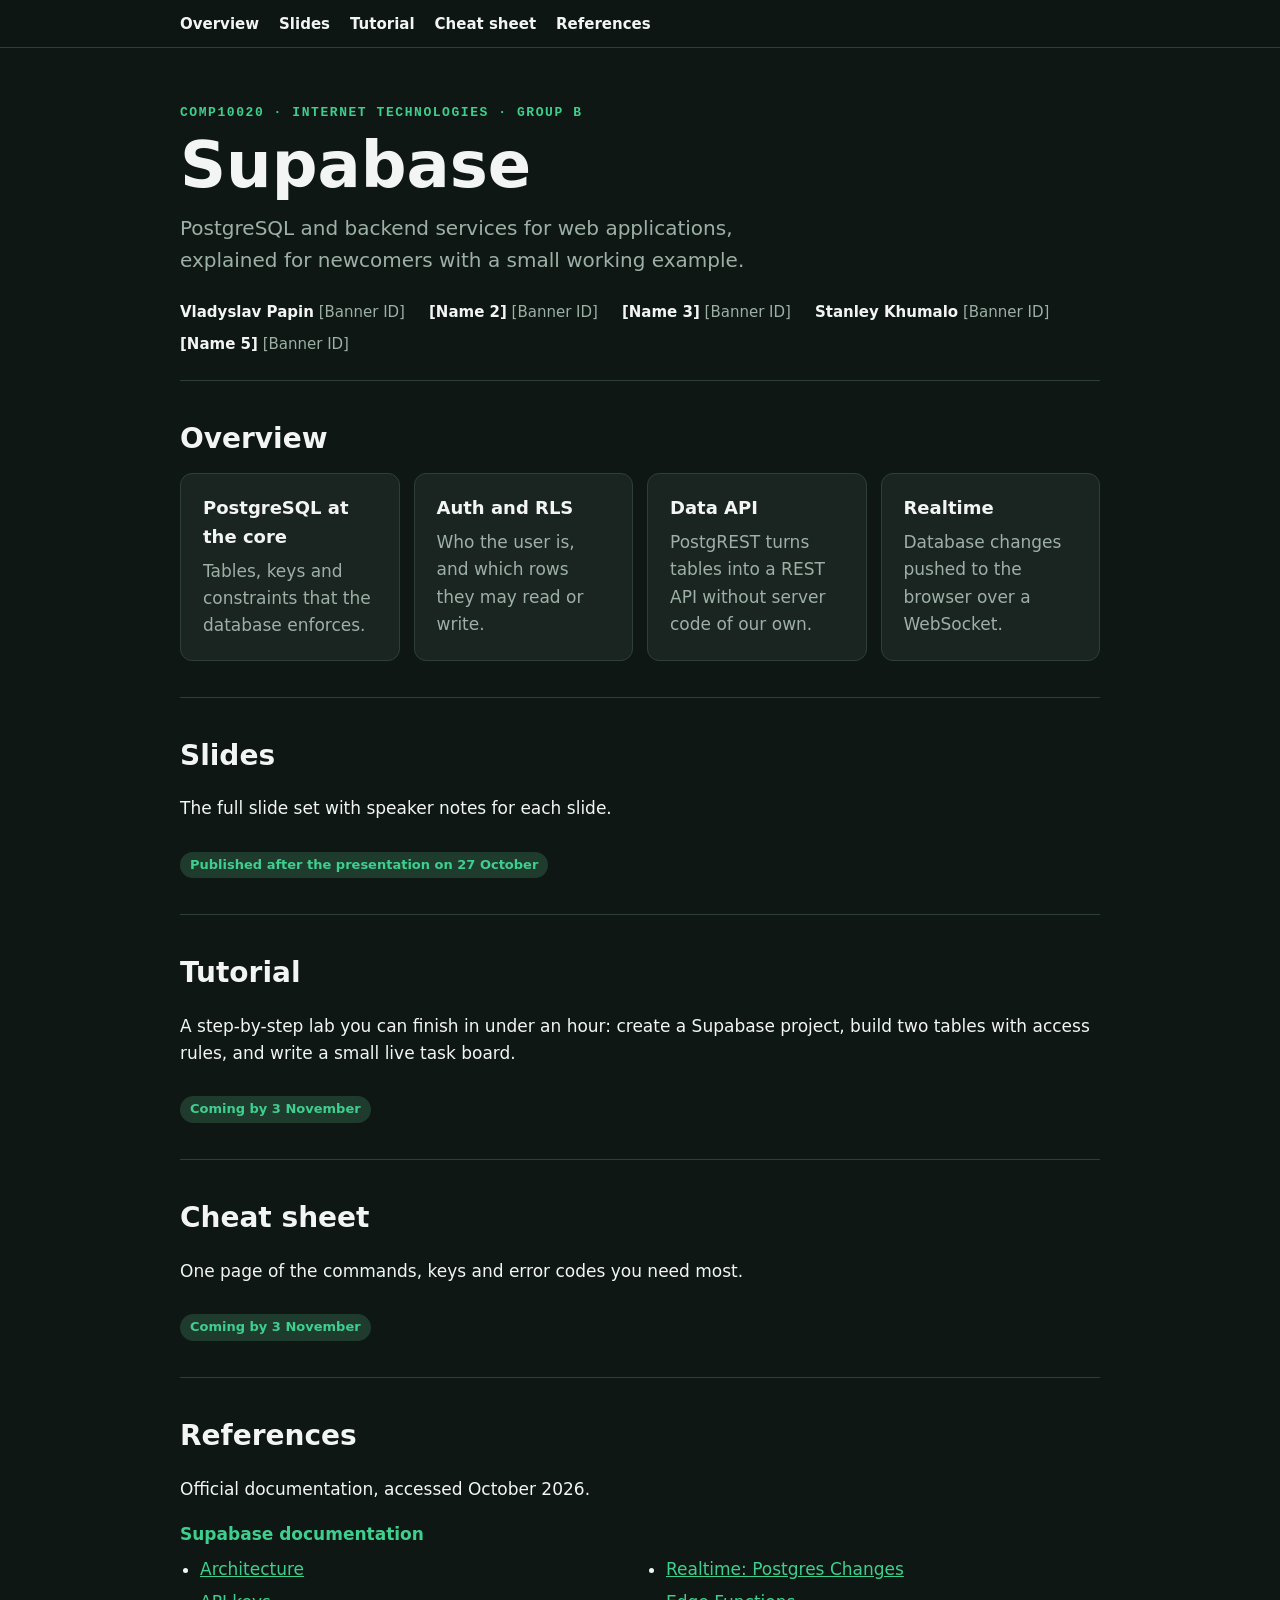
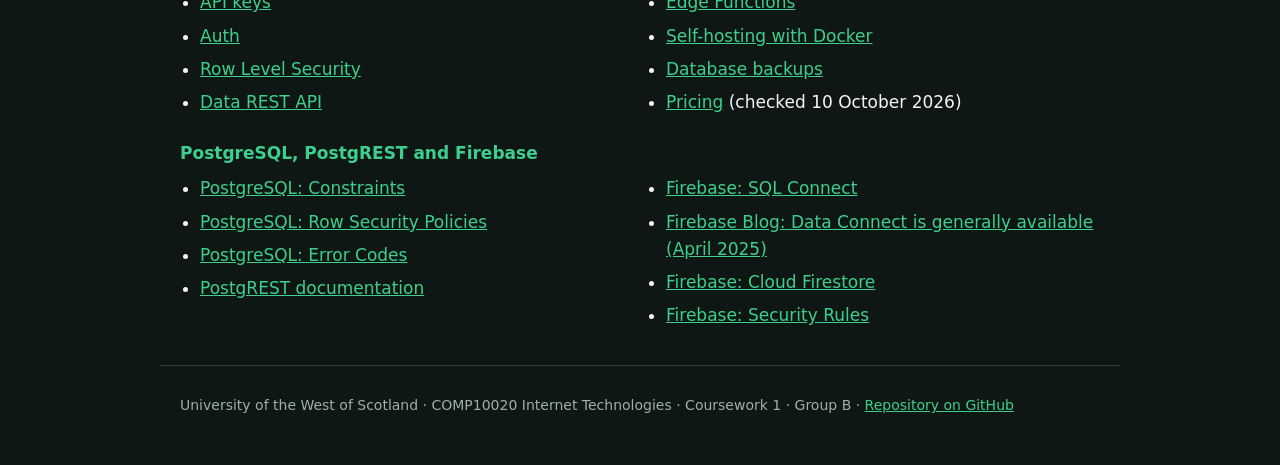
==== index.html @ dcddf688 "Add files via upload" ====
<!doctype html>
<html lang="en-GB">
<head>
<meta charset="utf-8">
<meta name="viewport" content="width=device-width, initial-scale=1">
<title>Supabase · Group B · COMP10020</title>
<meta name="description" content="Supabase explained for newcomers: slides, tutorial, cheat sheet and references. COMP10020 Internet Technologies, Group B.">
<style>
  :root {
    --bg: #0F1714; --surface: #1A2420; --text: #F2F5F3; --muted: #9DB0A7;
    --green: #3ECF8E; --border: #2E3F38; --green-dim: #1E3B2E;
  }
  * { box-sizing: border-box; }
  html { scroll-behavior: smooth; }
  body {
    margin: 0; background: var(--bg); color: var(--text);
    font: 17px/1.6 system-ui, -apple-system, "Segoe UI", Roboto, Arial, sans-serif;
  }
  a { color: var(--green); }
  header, main, footer { max-width: 960px; margin: 0 auto; padding: 0 20px; }
  nav {
    position: sticky; top: 0; z-index: 1; background: rgba(15, 23, 20, 0.92);
    border-bottom: 1px solid var(--border); backdrop-filter: blur(6px);
  }
  nav ul { max-width: 960px; margin: 0 auto; padding: 10px 20px; list-style: none; display: flex; gap: 20px; flex-wrap: wrap; }
  nav a { color: var(--text); text-decoration: none; font-weight: 600; font-size: 15px; }
  nav a:hover { color: var(--green); }
  header { padding-top: 56px; padding-bottom: 24px; }
  .eyebrow { font: 600 13px/1.4 ui-monospace, "Courier New", monospace; letter-spacing: 0.12em; color: var(--green); text-transform: uppercase; }
  h1 { font-size: clamp(40px, 8vw, 64px); line-height: 1.05; margin: 10px 0 12px; }
  .lead { font-size: 20px; color: var(--muted); max-width: 640px; margin: 0; }
  .team { display: flex; flex-wrap: wrap; gap: 8px 24px; margin-top: 24px; color: var(--muted); font-size: 15px; }
  .team b { color: var(--text); }
  section { padding: 36px 0; border-top: 1px solid var(--border); }
  h2 { font-size: 28px; margin: 0 0 12px; }
  .card { background: var(--surface); border: 1px solid var(--border); border-radius: 12px; padding: 20px 22px; }
  .grid { display: grid; grid-template-columns: repeat(auto-fit, minmax(200px, 1fr)); gap: 14px; }
  .card h3 { margin: 0 0 6px; font-size: 18px; }
  .card p { margin: 0; color: var(--muted); }
  .status {
    display: inline-block; margin-top: 12px; padding: 3px 10px; border-radius: 999px;
    background: var(--green-dim); color: var(--green); font-size: 13px; font-weight: 600;
  }
  .refs { columns: 2 280px; column-gap: 32px; padding-left: 20px; margin: 8px 0 0; }
  .refs li { break-inside: avoid; margin-bottom: 6px; }
  .refs-head { margin: 18px 0 0; font-weight: 700; color: var(--green); }
  footer { padding: 28px 20px 48px; color: var(--muted); font-size: 14px; border-top: 1px solid var(--border); }
</style>
</head>
<body>
<nav aria-label="Sections">
  <ul>
    <li><a href="#overview">Overview</a></li>
    <li><a href="#slides">Slides</a></li>
    <li><a href="#tutorial">Tutorial</a></li>
    <li><a href="#cheatsheet">Cheat sheet</a></li>
    <li><a href="#references">References</a></li>
  </ul>
</nav>

<header>
  <div class="eyebrow">COMP10020 · Internet Technologies · Group B</div>
  <h1>Supabase</h1>
  <p class="lead">PostgreSQL and backend services for web applications, explained for newcomers with a small working example.</p>
  <div class="team">
    <span><b>Vladyslav Papin</b> [Banner ID]</span>
    <span><b>[Name 2]</b> [Banner ID]</span>
    <span><b>[Name 3]</b> [Banner ID]</span>
    <span><b>Stanley Khumalo</b> [Banner ID]</span>
    <span><b>[Name 5]</b> [Banner ID]</span>
  </div>
</header>

<main>
  <section id="overview">
    <h2>Overview</h2>
    <div class="grid">
      <div class="card"><h3>PostgreSQL at the core</h3><p>Tables, keys and constraints that the database enforces.</p></div>
      <div class="card"><h3>Auth and RLS</h3><p>Who the user is, and which rows they may read or write.</p></div>
      <div class="card"><h3>Data API</h3><p>PostgREST turns tables into a REST API without server code of our own.</p></div>
      <div class="card"><h3>Realtime</h3><p>Database changes pushed to the browser over a WebSocket.</p></div>
    </div>
  </section>

  <section id="slides">
    <h2>Slides</h2>
    <p>The full slide set with speaker notes for each slide.</p>
    <span class="status">Published after the presentation on 27 October</span>
  </section>

  <section id="tutorial">
    <h2>Tutorial</h2>
    <p>A step-by-step lab you can finish in under an hour: create a Supabase project, build two tables with access rules, and write a small live task board.</p>
    <span class="status">Coming by 3 November</span>
  </section>

  <section id="cheatsheet">
    <h2>Cheat sheet</h2>
    <p>One page of the commands, keys and error codes you need most.</p>
    <span class="status">Coming by 3 November</span>
  </section>

  <section id="references">
    <h2>References</h2>
    <p>Official documentation, accessed October 2026.</p>
    <p class="refs-head">Supabase documentation</p>
    <ul class="refs">
      <li><a href="https://supabase.com/docs/guides/getting-started/architecture">Architecture</a></li>
      <li><a href="https://supabase.com/docs/guides/getting-started/api-keys">API keys</a></li>
      <li><a href="https://supabase.com/docs/guides/auth">Auth</a></li>
      <li><a href="https://supabase.com/docs/guides/database/postgres/row-level-security">Row Level Security</a></li>
      <li><a href="https://supabase.com/docs/guides/api">Data REST API</a></li>
      <li><a href="https://supabase.com/docs/guides/realtime/postgres-changes">Realtime: Postgres Changes</a></li>
      <li><a href="https://supabase.com/docs/guides/functions">Edge Functions</a></li>
      <li><a href="https://supabase.com/docs/guides/self-hosting/docker">Self-hosting with Docker</a></li>
      <li><a href="https://supabase.com/docs/guides/platform/backups">Database backups</a></li>
      <li><a href="https://supabase.com/pricing">Pricing</a> (checked 10 October 2026)</li>
    </ul>
    <p class="refs-head">PostgreSQL, PostgREST and Firebase</p>
    <ul class="refs">
      <li><a href="https://www.postgresql.org/docs/current/ddl-constraints.html">PostgreSQL: Constraints</a></li>
      <li><a href="https://www.postgresql.org/docs/current/ddl-rowsecurity.html">PostgreSQL: Row Security Policies</a></li>
      <li><a href="https://www.postgresql.org/docs/current/errcodes-appendix.html">PostgreSQL: Error Codes</a></li>
      <li><a href="https://docs.postgrest.org/">PostgREST documentation</a></li>
      <li><a href="https://firebase.google.com/docs/sql-connect">Firebase: SQL Connect</a></li>
      <li><a href="https://firebase.blog/posts/2025/04/dataconnect-general-availability/">Firebase Blog: Data Connect is generally available (April 2025)</a></li>
      <li><a href="https://firebase.google.com/docs/firestore">Firebase: Cloud Firestore</a></li>
      <li><a href="https://firebase.google.com/docs/rules">Firebase: Security Rules</a></li>
    </ul>
  </section>
</main>

<footer>
  University of the West of Scotland · COMP10020 Internet Technologies · Coursework 1 · Group B ·
  <a href="https://github.com/PapinVlad/supabase-site">Repository on GitHub</a>
</footer>
</body>
</html>
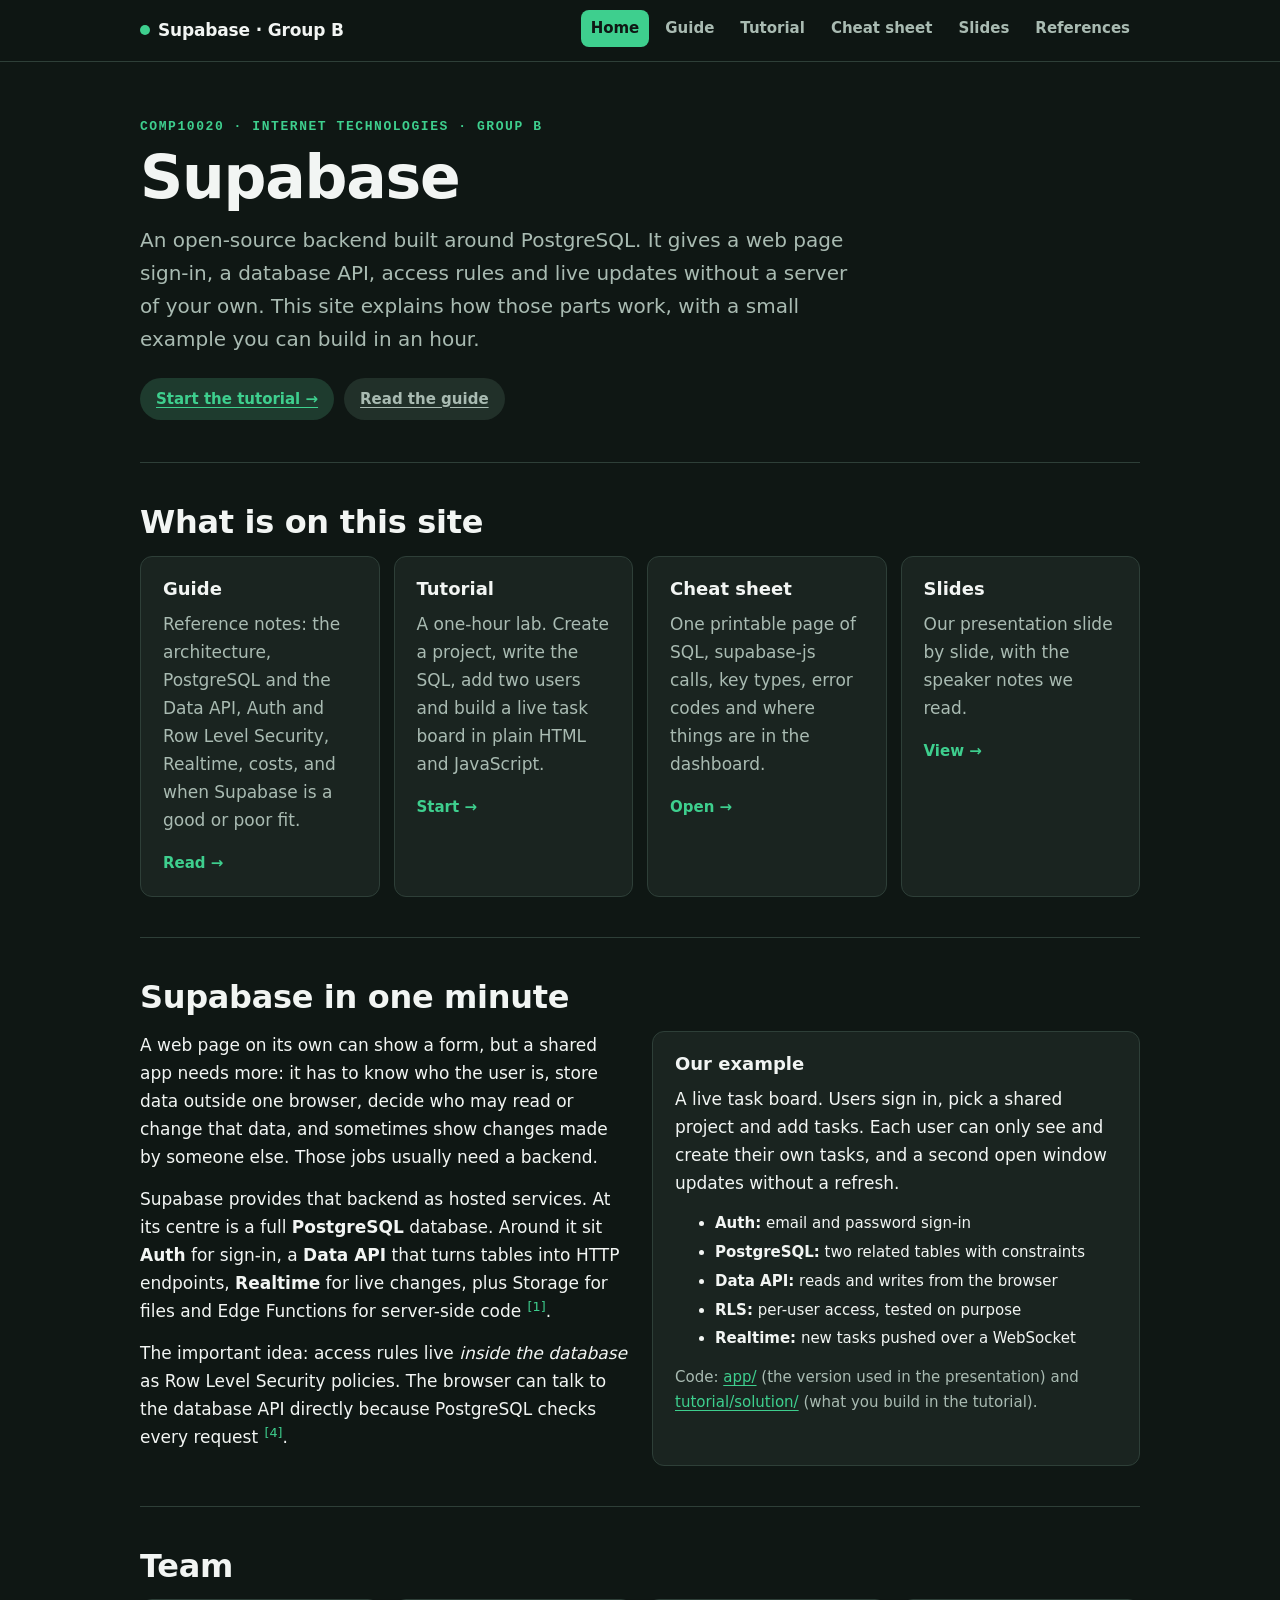
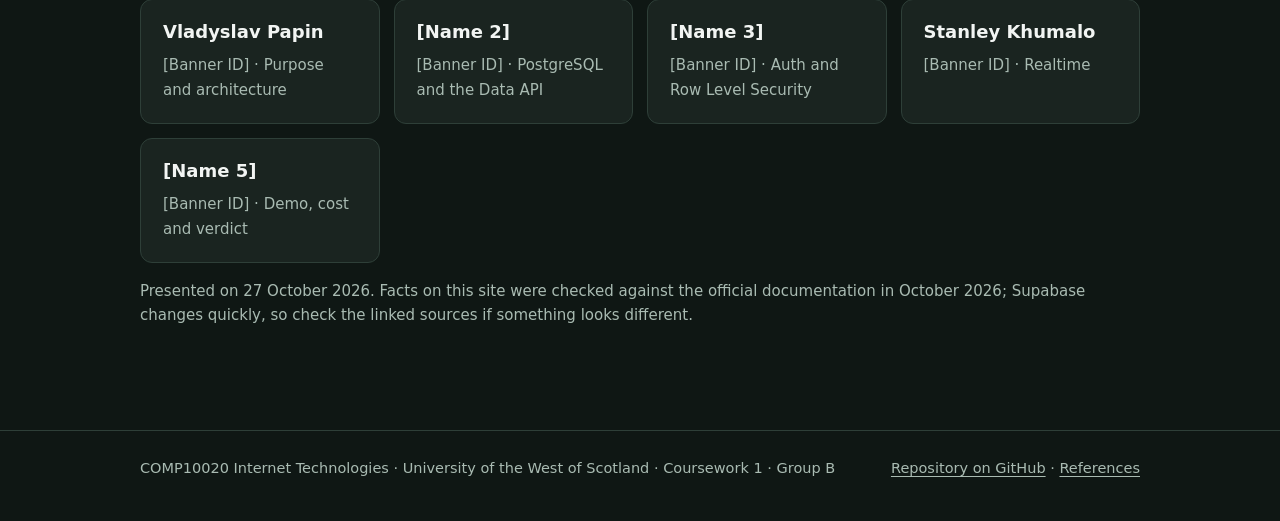
==== commit 9650eef4: "Add files via upload" ====
--- a/index.html
+++ b/index.html
@@ -4,135 +4,106 @@
 <meta charset="utf-8">
 <meta name="viewport" content="width=device-width, initial-scale=1">
 <title>Supabase · Group B · COMP10020</title>
-<meta name="description" content="Supabase explained for newcomers: slides, tutorial, cheat sheet and references. COMP10020 Internet Technologies, Group B.">
-<style>
-  :root {
-    --bg: #0F1714; --surface: #1A2420; --text: #F2F5F3; --muted: #9DB0A7;
-    --green: #3ECF8E; --border: #2E3F38; --green-dim: #1E3B2E;
-  }
-  * { box-sizing: border-box; }
-  html { scroll-behavior: smooth; }
-  body {
-    margin: 0; background: var(--bg); color: var(--text);
-    font: 17px/1.6 system-ui, -apple-system, "Segoe UI", Roboto, Arial, sans-serif;
-  }
-  a { color: var(--green); }
-  header, main, footer { max-width: 960px; margin: 0 auto; padding: 0 20px; }
-  nav {
-    position: sticky; top: 0; z-index: 1; background: rgba(15, 23, 20, 0.92);
-    border-bottom: 1px solid var(--border); backdrop-filter: blur(6px);
-  }
-  nav ul { max-width: 960px; margin: 0 auto; padding: 10px 20px; list-style: none; display: flex; gap: 20px; flex-wrap: wrap; }
-  nav a { color: var(--text); text-decoration: none; font-weight: 600; font-size: 15px; }
-  nav a:hover { color: var(--green); }
-  header { padding-top: 56px; padding-bottom: 24px; }
-  .eyebrow { font: 600 13px/1.4 ui-monospace, "Courier New", monospace; letter-spacing: 0.12em; color: var(--green); text-transform: uppercase; }
-  h1 { font-size: clamp(40px, 8vw, 64px); line-height: 1.05; margin: 10px 0 12px; }
-  .lead { font-size: 20px; color: var(--muted); max-width: 640px; margin: 0; }
-  .team { display: flex; flex-wrap: wrap; gap: 8px 24px; margin-top: 24px; color: var(--muted); font-size: 15px; }
-  .team b { color: var(--text); }
-  section { padding: 36px 0; border-top: 1px solid var(--border); }
-  h2 { font-size: 28px; margin: 0 0 12px; }
-  .card { background: var(--surface); border: 1px solid var(--border); border-radius: 12px; padding: 20px 22px; }
-  .grid { display: grid; grid-template-columns: repeat(auto-fit, minmax(200px, 1fr)); gap: 14px; }
-  .card h3 { margin: 0 0 6px; font-size: 18px; }
-  .card p { margin: 0; color: var(--muted); }
-  .status {
-    display: inline-block; margin-top: 12px; padding: 3px 10px; border-radius: 999px;
-    background: var(--green-dim); color: var(--green); font-size: 13px; font-weight: 600;
-  }
-  .refs { columns: 2 280px; column-gap: 32px; padding-left: 20px; margin: 8px 0 0; }
-  .refs li { break-inside: avoid; margin-bottom: 6px; }
-  .refs-head { margin: 18px 0 0; font-weight: 700; color: var(--green); }
-  footer { padding: 28px 20px 48px; color: var(--muted); font-size: 14px; border-top: 1px solid var(--border); }
-</style>
+<meta name="description" content="Supabase explained for newcomers: what it is, how its parts work together, a one-hour tutorial, a cheat sheet and our slides.">
+<link rel="stylesheet" href="assets/style.css">
+<link rel="icon" href="data:image/svg+xml,%3Csvg xmlns='http://www.w3.org/2000/svg' viewBox='0 0 32 32'%3E%3Crect width='32' height='32' rx='8' fill='%230F1714'/%3E%3Ccircle cx='16' cy='16' r='7' fill='%233ECF8E'/%3E%3C/svg%3E">
+
 </head>
 <body>
-<nav aria-label="Sections">
-  <ul>
-    <li><a href="#overview">Overview</a></li>
-    <li><a href="#slides">Slides</a></li>
-    <li><a href="#tutorial">Tutorial</a></li>
-    <li><a href="#cheatsheet">Cheat sheet</a></li>
-    <li><a href="#references">References</a></li>
-  </ul>
-</nav>
-
-<header>
-  <div class="eyebrow">COMP10020 · Internet Technologies · Group B</div>
-  <h1>Supabase</h1>
-  <p class="lead">PostgreSQL and backend services for web applications, explained for newcomers with a small working example.</p>
-  <div class="team">
-    <span><b>Vladyslav Papin</b> [Banner ID]</span>
-    <span><b>[Name 2]</b> [Banner ID]</span>
-    <span><b>[Name 3]</b> [Banner ID]</span>
-    <span><b>Stanley Khumalo</b> [Banner ID]</span>
-    <span><b>[Name 5]</b> [Banner ID]</span>
+<a class="skip" href="#content">Skip to content</a>
+<header class="site-header">
+  <div class="inner">
+    <a class="brand" href="index.html"><span class="dot" aria-hidden="true"></span>Supabase · Group B</a>
+    <nav class="site-nav" aria-label="Main">
+      <ul>
+        <li><a href="index.html" aria-current="page">Home</a></li>
+        <li><a href="guide.html">Guide</a></li>
+        <li><a href="tutorial.html">Tutorial</a></li>
+        <li><a href="cheatsheet.html">Cheat sheet</a></li>
+        <li><a href="slides.html">Slides</a></li>
+        <li><a href="references.html">References</a></li>
+      </ul>
+    </nav>
   </div>
 </header>
+<main id="content">
+<section class="hero">
+  <p class="eyebrow">COMP10020 · Internet Technologies · Group B</p>
+  <h1>Supabase</h1>
+  <p class="lead">An open-source backend built around PostgreSQL. It gives a web page sign-in, a database API, access rules and live updates without a server of your own. This site explains how those parts work, with a small example you can build in an hour.</p>
+  <p style="margin-top:22px; display:flex; gap:10px; flex-wrap:wrap">
+    <a class="pill" href="tutorial.html" style="padding:9px 16px; font-size:15px">Start the tutorial →</a>
+    <a class="pill grey" href="guide.html" style="padding:9px 16px; font-size:15px">Read the guide</a>
+  </p>
+</section>
 
-<main>
-  <section id="overview">
-    <h2>Overview</h2>
-    <div class="grid">
-      <div class="card"><h3>PostgreSQL at the core</h3><p>Tables, keys and constraints that the database enforces.</p></div>
-      <div class="card"><h3>Auth and RLS</h3><p>Who the user is, and which rows they may read or write.</p></div>
-      <div class="card"><h3>Data API</h3><p>PostgREST turns tables into a REST API without server code of our own.</p></div>
-      <div class="card"><h3>Realtime</h3><p>Database changes pushed to the browser over a WebSocket.</p></div>
+<section class="block">
+  <h2>What is on this site</h2>
+  <div class="grid">
+    <a class="card" href="guide.html">
+      <h3>Guide</h3>
+      <p class="muted">Reference notes: the architecture, PostgreSQL and the Data API, Auth and Row Level Security, Realtime, costs, and when Supabase is a good or poor fit.</p>
+      <span class="go">Read →</span>
+    </a>
+    <a class="card" href="tutorial.html">
+      <h3>Tutorial</h3>
+      <p class="muted">A one-hour lab. Create a project, write the SQL, add two users and build a live task board in plain HTML and JavaScript.</p>
+      <span class="go">Start →</span>
+    </a>
+    <a class="card" href="cheatsheet.html">
+      <h3>Cheat sheet</h3>
+      <p class="muted">One printable page of SQL, supabase-js calls, key types, error codes and where things are in the dashboard.</p>
+      <span class="go">Open →</span>
+    </a>
+    <a class="card" href="slides.html">
+      <h3>Slides</h3>
+      <p class="muted">Our presentation slide by slide, with the speaker notes we read.</p>
+      <span class="go">View →</span>
+    </a>
+  </div>
+</section>
+
+<section class="block">
+  <h2>Supabase in one minute</h2>
+  <div class="two-col">
+    <div>
+      <p>A web page on its own can show a form, but a shared app needs more: it has to know who the user is, store data outside one browser, decide who may read or change that data, and sometimes show changes made by someone else. Those jobs usually need a backend.</p>
+      <p>Supabase provides that backend as hosted services. At its centre is a full <strong>PostgreSQL</strong> database. Around it sit <strong>Auth</strong> for sign-in, a <strong>Data API</strong> that turns tables into HTTP endpoints, <strong>Realtime</strong> for live changes, plus Storage for files and Edge Functions for server-side code <a class="cite" href="references.html#r1">[1]</a>.</p>
+      <p>The important idea: access rules live <em>inside the database</em> as Row Level Security policies. The browser can talk to the database API directly because PostgreSQL checks every request <a class="cite" href="references.html#r4">[4]</a>.</p>
     </div>
-  </section>
+    <div class="card">
+      <h3>Our example</h3>
+      <p>A live task board. Users sign in, pick a shared project and add tasks. Each user can only see and create their own tasks, and a second open window updates without a refresh.</p>
+      <ul class="small">
+        <li><strong>Auth:</strong> email and password sign-in</li>
+        <li><strong>PostgreSQL:</strong> two related tables with constraints</li>
+        <li><strong>Data API:</strong> reads and writes from the browser</li>
+        <li><strong>RLS:</strong> per-user access, tested on purpose</li>
+        <li><strong>Realtime:</strong> new tasks pushed over a WebSocket</li>
+      </ul>
+      <p class="small muted">Code: <a href="https://github.com/PapinVlad/supabase-site/tree/main/app">app/</a> (the version used in the presentation) and <a href="https://github.com/PapinVlad/supabase-site/tree/main/tutorial/solution">tutorial/solution/</a> (what you build in the tutorial).</p>
+    </div>
+  </div>
+</section>
 
-  <section id="slides">
-    <h2>Slides</h2>
-    <p>The full slide set with speaker notes for each slide.</p>
-    <span class="status">Published after the presentation on 27 October</span>
-  </section>
-
-  <section id="tutorial">
-    <h2>Tutorial</h2>
-    <p>A step-by-step lab you can finish in under an hour: create a Supabase project, build two tables with access rules, and write a small live task board.</p>
-    <span class="status">Coming by 3 November</span>
-  </section>
-
-  <section id="cheatsheet">
-    <h2>Cheat sheet</h2>
-    <p>One page of the commands, keys and error codes you need most.</p>
-    <span class="status">Coming by 3 November</span>
-  </section>
-
-  <section id="references">
-    <h2>References</h2>
-    <p>Official documentation, accessed October 2026.</p>
-    <p class="refs-head">Supabase documentation</p>
-    <ul class="refs">
-      <li><a href="https://supabase.com/docs/guides/getting-started/architecture">Architecture</a></li>
-      <li><a href="https://supabase.com/docs/guides/getting-started/api-keys">API keys</a></li>
-      <li><a href="https://supabase.com/docs/guides/auth">Auth</a></li>
-      <li><a href="https://supabase.com/docs/guides/database/postgres/row-level-security">Row Level Security</a></li>
-      <li><a href="https://supabase.com/docs/guides/api">Data REST API</a></li>
-      <li><a href="https://supabase.com/docs/guides/realtime/postgres-changes">Realtime: Postgres Changes</a></li>
-      <li><a href="https://supabase.com/docs/guides/functions">Edge Functions</a></li>
-      <li><a href="https://supabase.com/docs/guides/self-hosting/docker">Self-hosting with Docker</a></li>
-      <li><a href="https://supabase.com/docs/guides/platform/backups">Database backups</a></li>
-      <li><a href="https://supabase.com/pricing">Pricing</a> (checked 10 October 2026)</li>
-    </ul>
-    <p class="refs-head">PostgreSQL, PostgREST and Firebase</p>
-    <ul class="refs">
-      <li><a href="https://www.postgresql.org/docs/current/ddl-constraints.html">PostgreSQL: Constraints</a></li>
-      <li><a href="https://www.postgresql.org/docs/current/ddl-rowsecurity.html">PostgreSQL: Row Security Policies</a></li>
-      <li><a href="https://www.postgresql.org/docs/current/errcodes-appendix.html">PostgreSQL: Error Codes</a></li>
-      <li><a href="https://docs.postgrest.org/">PostgREST documentation</a></li>
-      <li><a href="https://firebase.google.com/docs/sql-connect">Firebase: SQL Connect</a></li>
-      <li><a href="https://firebase.blog/posts/2025/04/dataconnect-general-availability/">Firebase Blog: Data Connect is generally available (April 2025)</a></li>
-      <li><a href="https://firebase.google.com/docs/firestore">Firebase: Cloud Firestore</a></li>
-      <li><a href="https://firebase.google.com/docs/rules">Firebase: Security Rules</a></li>
-    </ul>
-  </section>
+<section class="block">
+  <h2>Team</h2>
+  <div class="grid">
+    <div class="card"><h3>Vladyslav Papin</h3><p class="muted small">[Banner ID] · Purpose and architecture</p></div>
+    <div class="card"><h3>[Name 2]</h3><p class="muted small">[Banner ID] · PostgreSQL and the Data API</p></div>
+    <div class="card"><h3>[Name 3]</h3><p class="muted small">[Banner ID] · Auth and Row Level Security</p></div>
+    <div class="card"><h3>Stanley Khumalo</h3><p class="muted small">[Banner ID] · Realtime</p></div>
+    <div class="card"><h3>[Name 5]</h3><p class="muted small">[Banner ID] · Demo, cost and verdict</p></div>
+  </div>
+  <p class="small muted" style="margin-top:16px">Presented on 27 October 2026. Facts on this site were checked against the official documentation in October 2026; Supabase changes quickly, so check the linked sources if something looks different.</p>
+</section>
 </main>
-
-<footer>
-  University of the West of Scotland · COMP10020 Internet Technologies · Coursework 1 · Group B ·
-  <a href="https://github.com/PapinVlad/supabase-site">Repository on GitHub</a>
+<footer class="site-footer">
+  <div class="inner">
+    <span>COMP10020 Internet Technologies · University of the West of Scotland · Coursework 1 · Group B</span>
+    <span><a href="https://github.com/PapinVlad/supabase-site">Repository on GitHub</a> · <a href="references.html">References</a></span>
+  </div>
 </footer>
+<script src="assets/site.js"></script>
 </body>
 </html>
--- a/assets/style.css
+++ b/assets/style.css
@@ -0,0 +1,273 @@
+/* Supabase · Group B · COMP10020 — shared styles */
+:root {
+  --bg: #0F1714;
+  --surface: #1A2420;
+  --surface-2: #213029;
+  --text: #F2F5F3;
+  --muted: #A9BBB2;
+  --green: #3ECF8E;
+  --green-dim: #1E3B2E;
+  --border: #2E3F38;
+  --red: #FF8D80;
+  --amber: #F5C26B;
+  --code-bg: #0B110F;
+  --radius: 12px;
+  --max: 1040px;
+  --mono: ui-monospace, "SFMono-Regular", "Cascadia Code", Menlo, Consolas, "Courier New", monospace;
+  --sans: system-ui, -apple-system, "Segoe UI", Roboto, Arial, sans-serif;
+}
+
+* { box-sizing: border-box; }
+html { scroll-behavior: smooth; scroll-padding-top: 76px; }
+body {
+  margin: 0;
+  background: var(--bg);
+  color: var(--text);
+  font: 17px/1.65 var(--sans);
+  -webkit-text-size-adjust: 100%;
+}
+img, svg { max-width: 100%; height: auto; }
+a { color: var(--green); text-underline-offset: 3px; }
+a:hover { color: #6FE0AC; }
+:focus-visible { outline: 2px solid var(--green); outline-offset: 2px; border-radius: 4px; }
+
+.skip { position: absolute; left: -9999px; top: 8px; z-index: 20; padding: 8px 12px; background: var(--green); color: var(--bg); border-radius: 8px; font-weight: 700; }
+.skip:focus { left: 12px; }
+
+/* ---------- header and navigation ---------- */
+.site-header {
+  position: sticky; top: 0; z-index: 10;
+  background: rgba(15, 23, 20, 0.94);
+  backdrop-filter: blur(8px);
+  border-bottom: 1px solid var(--border);
+}
+.site-header .inner {
+  max-width: var(--max); margin: 0 auto; padding: 10px 20px;
+  display: flex; align-items: center; gap: 16px; flex-wrap: wrap;
+}
+.brand {
+  font-weight: 800; color: var(--text); text-decoration: none; letter-spacing: -0.01em;
+  display: flex; align-items: center; gap: 8px; margin-right: auto;
+}
+.brand .dot { width: 10px; height: 10px; border-radius: 50%; background: var(--green); display: inline-block; }
+.site-nav ul { list-style: none; display: flex; flex-wrap: wrap; gap: 4px 6px; margin: 0; padding: 0; }
+.site-nav a {
+  display: block; padding: 6px 10px; border-radius: 8px;
+  color: var(--muted); text-decoration: none; font-weight: 600; font-size: 15px;
+}
+.site-nav a:hover { color: var(--text); background: var(--surface); }
+.site-nav a[aria-current="page"] { color: var(--bg); background: var(--green); }
+
+/* ---------- layout ---------- */
+main { max-width: var(--max); margin: 0 auto; padding: 0 20px 48px; }
+.hero { padding: 56px 0 28px; }
+.eyebrow {
+  font: 700 13px/1.4 var(--mono); letter-spacing: 0.12em; text-transform: uppercase; color: var(--green);
+  margin: 0 0 10px;
+}
+h1 { font-size: clamp(36px, 7vw, 60px); line-height: 1.06; margin: 0 0 14px; letter-spacing: -0.02em; }
+h2 { font-size: clamp(25px, 4vw, 32px); line-height: 1.2; margin: 0 0 14px; letter-spacing: -0.01em; }
+h3 { font-size: 20px; line-height: 1.3; margin: 28px 0 10px; }
+h4 { font-size: 17px; margin: 20px 0 8px; }
+p, ul, ol { margin: 0 0 14px; }
+li { margin-bottom: 4px; }
+.lead { font-size: 20px; color: var(--muted); max-width: 720px; }
+.muted { color: var(--muted); }
+.small { font-size: 15px; }
+section.block { padding: 40px 0; border-top: 1px solid var(--border); }
+section.block:first-of-type { border-top: 0; }
+.two-col { display: grid; grid-template-columns: minmax(0, 1fr) minmax(0, 1fr); gap: 24px; }
+.grid { display: grid; grid-template-columns: repeat(auto-fit, minmax(220px, 1fr)); gap: 14px; }
+.with-toc { display: grid; grid-template-columns: 220px minmax(0, 1fr); gap: 36px; align-items: start; }
+.toc {
+  position: sticky; top: 76px; font-size: 15px; padding: 16px 0;
+}
+.toc p { font: 700 12px/1.4 var(--mono); letter-spacing: 0.1em; text-transform: uppercase; color: var(--muted); margin-bottom: 8px; }
+.toc ol { list-style: none; padding: 0; margin: 0; }
+.toc li { margin: 0; }
+.toc a { display: block; padding: 5px 10px; border-left: 2px solid var(--border); color: var(--muted); text-decoration: none; }
+.toc a:hover { color: var(--text); border-left-color: var(--green); }
+
+/* ---------- cards and callouts ---------- */
+.card {
+  background: var(--surface); border: 1px solid var(--border); border-radius: var(--radius);
+  padding: 20px 22px;
+}
+.card h3 { margin-top: 0; font-size: 18px; }
+.card p:last-child, .card ul:last-child { margin-bottom: 0; }
+a.card { display: block; color: var(--text); text-decoration: none; transition: border-color .15s; }
+a.card:hover { border-color: var(--green); }
+a.card .go { color: var(--green); font-weight: 700; font-size: 15px; }
+.card.accent { border-color: var(--green); }
+.callout {
+  border: 1px solid var(--border); border-left-width: 1px; background: var(--surface);
+  border-radius: var(--radius); padding: 14px 18px; margin: 18px 0;
+}
+.callout > :last-child { margin-bottom: 0; }
+.callout .label { font-weight: 800; margin-right: 6px; }
+.callout.tip { border-color: #2C5A45; background: #14271F; }
+.callout.tip .label { color: var(--green); }
+.callout.warn { border-color: #5E4A26; background: #241E12; }
+.callout.warn .label { color: var(--amber); }
+.callout.danger { border-color: #6A3530; background: #2A1714; }
+.callout.danger .label { color: var(--red); }
+.callout.check { border-color: #2C5A45; background: #12201A; }
+.callout.check .label { color: var(--green); }
+.pill {
+  display: inline-block; padding: 2px 10px; border-radius: 999px; font-size: 13px; font-weight: 700;
+  background: var(--green-dim); color: var(--green); white-space: nowrap;
+}
+.pill.grey { background: var(--surface-2); color: var(--muted); }
+.cite { font-size: 0.75em; vertical-align: super; line-height: 0; text-decoration: none; margin-left: 1px; }
+
+/* ---------- tables ---------- */
+.table-wrap { overflow-x: auto; margin: 16px 0 20px; border: 1px solid var(--border); border-radius: var(--radius); }
+table { border-collapse: collapse; width: 100%; font-size: 16px; }
+th, td { text-align: left; vertical-align: top; padding: 10px 14px; border-bottom: 1px solid var(--border); }
+thead th { font-weight: 800; color: var(--text); background: var(--surface); white-space: nowrap; }
+tbody tr:last-child td, tbody tr:last-child th { border-bottom: 0; }
+tbody th { font-weight: 700; }
+td code, th code { white-space: nowrap; }
+.table-wrap.compact table { font-size: 14.5px; }
+.table-wrap.compact th, .table-wrap.compact td { padding: 8px 10px; }
+.table-wrap.compact thead th { white-space: normal; }
+.yes { color: var(--green); font-weight: 700; }
+.no { color: var(--red); font-weight: 700; }
+
+/* ---------- code ---------- */
+code { font-family: var(--mono); font-size: 0.9em; background: var(--surface-2); padding: 1px 6px; border-radius: 5px; }
+pre {
+  position: relative; margin: 14px 0 18px; padding: 16px 18px; overflow-x: auto;
+  background: var(--code-bg); border: 1px solid var(--border); border-radius: var(--radius);
+  font: 14.5px/1.55 var(--mono); color: #DDE7E1;
+}
+pre code { background: none; padding: 0; font-size: inherit; }
+p code, li code { overflow-wrap: anywhere; }
+.code-title {
+  display: flex; justify-content: space-between; align-items: center; gap: 12px;
+  margin: 18px 0 -10px; padding: 8px 14px 18px; font: 600 13px/1.4 var(--mono); color: var(--muted);
+  background: var(--surface); border: 1px solid var(--border); border-bottom: 0; border-radius: var(--radius) var(--radius) 0 0;
+}
+.code-title + pre { margin-top: 0; border-top-left-radius: 0; border-top-right-radius: 0; }
+.copy-btn {
+  position: absolute; top: 8px; right: 8px; font: 600 12px/1 var(--sans); padding: 6px 9px;
+  color: var(--muted); background: var(--surface); border: 1px solid var(--border); border-radius: 7px; cursor: pointer;
+}
+.copy-btn:hover { color: var(--text); border-color: var(--green); }
+.tok-c { color: #7E9289; font-style: italic; }
+.tok-k { color: #7FD8FF; }
+.tok-s { color: #B5E8A0; }
+.hl { background: rgba(62, 207, 142, 0.14); display: inline-block; width: 100%; }
+
+/* ---------- diagrams ---------- */
+figure { margin: 22px 0; }
+figure.diagram { background: var(--surface); border: 1px solid var(--border); border-radius: var(--radius); padding: 18px; overflow-x: auto; }
+figcaption { color: var(--muted); font-size: 15px; margin-top: 10px; }
+svg text { font-family: var(--sans); }
+.d-panel { fill: var(--bg); stroke: var(--border); stroke-width: 1.5; }
+.d-box { fill: var(--surface-2); stroke: var(--border); stroke-width: 1.5; }
+.d-key { fill: var(--green-dim); stroke: var(--green); stroke-width: 1.5; }
+.d-off { fill: none; stroke: var(--border); stroke-width: 1.5; stroke-dasharray: 5 5; }
+.d-line { stroke: var(--muted); stroke-width: 1.6; fill: none; }
+.d-line-g { stroke: var(--green); stroke-width: 1.8; fill: none; }
+.d-t { fill: var(--text); font-size: 17px; font-weight: 700; }
+.d-s { fill: var(--muted); font-size: 14px; }
+.d-g { fill: var(--green); font-size: 14px; font-weight: 700; }
+.d-cap { fill: var(--muted); font-size: 12.5px; font-weight: 700; letter-spacing: 0.08em; }
+.d-arrow { fill: var(--muted); }
+.d-arrow-g { fill: var(--green); }
+
+/* ---------- tutorial steps ---------- */
+.progress { position: sticky; top: 61px; z-index: 5; background: var(--bg); padding: 10px 0; border-bottom: 1px solid var(--border); }
+.progress-bar { height: 8px; background: var(--surface-2); border-radius: 99px; overflow: hidden; }
+.progress-bar span { display: block; height: 100%; width: 0; background: var(--green); transition: width .25s; }
+.progress-text { font-size: 14px; color: var(--muted); margin-top: 6px; display: flex; justify-content: space-between; gap: 12px; }
+.step { padding: 36px 0; border-top: 1px solid var(--border); }
+.step-head { display: flex; align-items: baseline; gap: 14px; flex-wrap: wrap; margin-bottom: 8px; }
+.step-num {
+  flex: none; width: 38px; height: 38px; border-radius: 50%; display: grid; place-items: center;
+  background: var(--green-dim); color: var(--green); font-weight: 800;
+}
+.step-head h2 { margin: 0; flex: 1; min-width: 200px; }
+.step.done .step-num { background: var(--green); color: var(--bg); }
+.done-toggle {
+  display: inline-flex; align-items: center; gap: 8px; margin-top: 8px; cursor: pointer; user-select: none;
+  font-weight: 700; color: var(--muted);
+}
+.done-toggle input { width: 18px; height: 18px; accent-color: var(--green); }
+.step.done .done-toggle { color: var(--green); }
+ol.tasks > li { margin-bottom: 10px; }
+kbd {
+  font: 600 13px/1 var(--mono); padding: 3px 6px; border: 1px solid var(--border); border-bottom-width: 2px;
+  border-radius: 6px; background: var(--surface);
+}
+.ui { font-weight: 700; color: var(--text); background: var(--surface-2); padding: 1px 6px; border-radius: 5px; white-space: nowrap; }
+
+/* ---------- slides page ---------- */
+.slide-list { display: grid; gap: 28px; margin-top: 24px; }
+.slide-item {
+  display: grid; grid-template-columns: minmax(0, 1.25fr) minmax(0, 1fr); gap: 22px;
+  background: var(--surface); border: 1px solid var(--border); border-radius: var(--radius); padding: 18px;
+}
+.slide-item img { width: 100%; border-radius: 8px; border: 1px solid var(--border); display: block; background: #000; }
+.slide-item h3 { margin: 0 0 4px; }
+.slide-meta { font: 600 13px/1.4 var(--mono); color: var(--green); margin-bottom: 8px; }
+.slide-notes { white-space: pre-line; color: #DCE6E1; font-size: 16px; }
+.slide-notes.empty { color: var(--muted); font-style: italic; }
+.filters { display: flex; flex-wrap: wrap; gap: 8px; margin-top: 12px; }
+.filters button {
+  font: 600 14px/1 var(--sans); padding: 8px 12px; border-radius: 999px; cursor: pointer;
+  color: var(--muted); background: var(--surface); border: 1px solid var(--border);
+}
+.filters button[aria-pressed="true"] { color: var(--bg); background: var(--green); border-color: var(--green); }
+
+/* ---------- cheat sheet ---------- */
+.sheet { columns: 2 440px; column-gap: 20px; }
+.sheet .card { break-inside: avoid; margin: 0 0 20px; }
+.sheet .card h3 { font-size: 17px; color: var(--green); margin-bottom: 8px; }
+.sheet pre { font-size: 13.5px; padding: 12px 14px; margin: 8px 0 10px; white-space: pre-wrap; overflow-wrap: anywhere; }
+.sheet table { font-size: 14.5px; }
+.sheet th, .sheet td { padding: 7px 10px; }
+.sheet .table-wrap { margin: 8px 0 4px; }
+
+/* ---------- references ---------- */
+ol.refs { padding-left: 24px; }
+ol.refs li { margin-bottom: 12px; padding-left: 4px; }
+ol.refs a { overflow-wrap: anywhere; }
+ol.refs li:target { background: var(--green-dim); border-radius: 8px; }
+.ref-group { margin-top: 30px; }
+
+/* ---------- footer ---------- */
+.site-footer { border-top: 1px solid var(--border); color: var(--muted); font-size: 14.5px; }
+.site-footer .inner { max-width: var(--max); margin: 0 auto; padding: 26px 20px 40px; display: flex; flex-wrap: wrap; gap: 8px 24px; justify-content: space-between; }
+.site-footer a { color: var(--muted); }
+
+/* ---------- responsive ---------- */
+@media (max-width: 860px) {
+  .with-toc { grid-template-columns: minmax(0, 1fr); gap: 0; }
+  .toc { position: static; border: 1px solid var(--border); border-radius: var(--radius); padding: 14px 16px; margin-top: 8px; }
+  .slide-item { grid-template-columns: 1fr; }
+  .two-col { grid-template-columns: minmax(0, 1fr); }
+  .progress { top: 0; }
+}
+@media (max-width: 560px) {
+  figure.diagram svg { min-width: 560px; }
+  body { font-size: 16px; }
+  .site-header { position: static; }
+  .hero { padding-top: 32px; }
+  pre { font-size: 13px; padding: 14px; }
+}
+
+/* ---------- print (cheat sheet) ---------- */
+@media print {
+  :root { --bg: #fff; --surface: #fff; --surface-2: #f1f3f2; --text: #111; --muted: #444; --border: #ccc; --code-bg: #f6f8f7; --green: #0b7a4b; --green-dim: #e3f3ea; }
+  body { font-size: 12px; }
+  .site-header, .site-footer, .copy-btn, .no-print { display: none !important; }
+  pre { color: #111; font-size: 10.5px; }
+  .sheet { columns: 2; }
+  a { color: #111; text-decoration: none; }
+}
+@media (prefers-reduced-motion: reduce) {
+  html { scroll-behavior: auto; }
+  * { transition: none !important; }
+}
